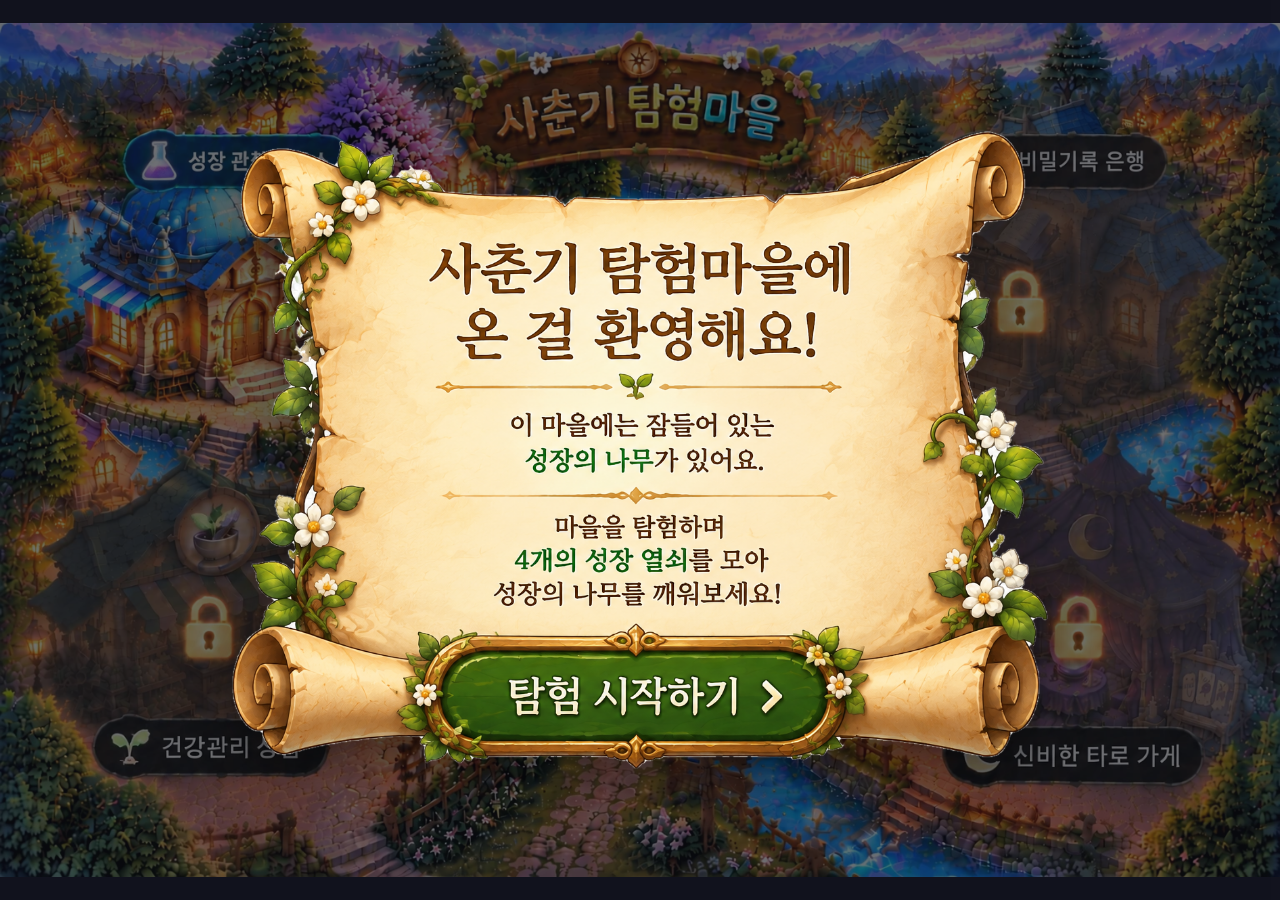
==== index.html @ f98599b8 "Add files via upload" ====
<!doctype html><html lang="ko"><head><meta charset="utf-8"><meta name="viewport" content="width=device-width, initial-scale=1, viewport-fit=cover"><title>사춘기 탐험마을 — 시작</title><style>
:root{color-scheme:dark}*{box-sizing:border-box}html,body{margin:0;width:100%;height:100%;overflow:hidden}body{background:#18182a;font-family:system-ui,-apple-system,"Malgun Gothic",sans-serif}
.world{position:absolute;inset:0;display:grid;place-items:center}.stage{position:relative;width:min(100vw,150vh);aspect-ratio:3/2;max-height:100vh;overflow:hidden}.map{position:absolute;inset:0;width:100%;height:100%;object-fit:fill;display:block}
.hotspot{position:absolute;background:transparent;border:0;cursor:pointer;-webkit-tap-highlight-color:transparent}.hotspot:focus-visible{outline:3px solid #fff4b2;border-radius:18px}.hotspot:hover{background:rgba(255,255,255,.075)}
#lab{left:5%;top:12%;width:30%;height:35%}#bank{right:5%;top:12%;width:30%;height:35%}#shop{left:5%;top:50%;width:31%;height:41%}#tarot{right:5%;top:50%;width:31%;height:41%}
.shade{position:fixed;inset:0;background:rgba(14,15,22,.60);z-index:10;display:grid;place-items:center;padding:10px}.scrollwrap{position:relative;width:min(79vw,calc(95vh * 1.29),820px);aspect-ratio:1.27;filter:drop-shadow(0 16px 24px rgba(0,0,0,.4))}.scrollimg{display:block;width:100%;height:100%;object-fit:contain}
.scrollclick{position:absolute;left:27%;top:77%;width:47%;height:16%;border:0;border-radius:40px;background:transparent;cursor:pointer;-webkit-tap-highlight-color:transparent}.scrollclick:focus-visible{outline:4px solid #fff3a1;outline-offset:-3px}.scrollclick:active{background:rgba(255,255,255,.16)}
.dialogShade{position:fixed;inset:0;background:#0008;z-index:20;display:none;align-items:center;justify-content:center;padding:18px}.dialogShade.show{display:flex}.dialog{width:min(92vw,430px);background:#fff9ec;color:#473321;border-radius:20px;padding:24px 20px;text-align:center;box-shadow:0 20px 55px #0008;border:3px solid #c9ab75}.dialog p{font-size:clamp(17px,2.8vw,21px);line-height:1.65}.dialog button{border:0;border-radius:13px;background:#315a39;color:white;font-size:19px;font-weight:700;padding:12px 30px;cursor:pointer}
@media(max-width:650px){.scrollwrap{width:min(98vw,calc(97vh * 1.27))}}@media(prefers-reduced-motion:no-preference){.scrollwrap{animation:appear .35s ease-out}@keyframes appear{from{opacity:0;transform:translateY(8px) scale(.985)}to{opacity:1;transform:none}}}
</style>
<style id="tree-growth-transition">
/* Dim the village, illuminate ONLY the tree, then reveal the new map. */
.stage.growing::before{content:"";position:absolute;inset:0;background:rgba(7,15,26,.38);z-index:3;pointer-events:none;animation:map-dim .55s ease both}
.stage.growing::after{content:"";position:absolute;left:35%;top:27%;width:30%;height:47%;z-index:5;pointer-events:none;opacity:0;border-radius:50%;background:radial-gradient(ellipse at 50% 49%,rgba(255,255,220,.98) 0%,rgba(255,227,117,.80) 25%,rgba(255,197,71,.40) 45%,rgba(255,215,121,0) 72%);filter:blur(7px);mix-blend-mode:screen;transition:opacity .4s ease}
.stage.growing.sparkling::after{opacity:1;animation:tree-glow 1.0s ease-in-out infinite alternate}
@keyframes map-dim{from{background:rgba(7,15,26,0)}to{background:rgba(7,15,26,.38)}}
@keyframes tree-glow{from{transform:scale(.84);filter:blur(8px) brightness(1)}to{transform:scale(1.09);filter:blur(4px) brightness(1.45)}}
.stage.growing .hotspot{pointer-events:none}
@media(prefers-reduced-motion:reduce){.stage.growing.sparkling::after{animation:none;opacity:1}}
</style>
<style id="village-dimming">
.stage.tree-dimmed:before{content:"";position:absolute;inset:0;background:rgba(5,10,25,.48);z-index:2;pointer-events:none;animation:darken-tree .55s ease both}
@keyframes darken-tree{from{opacity:0}to{opacity:1}}
.stage.sparkling:after{z-index:4!important;opacity:1!important;background:radial-gradient(ellipse at center,rgba(255,247,182,.90) 0%,rgba(255,217,106,.50) 26%,rgba(255,214,116,.08) 63%,transparent 74%)!important}
</style><style id="ending-artwork">
#ending{display:none;z-index:40}
#ending.open{display:grid;pointer-events:auto}
#ending .scrollwrap{width:min(79vw,calc(95vh * 1.29),820px)}
#ending .endcopy{position:absolute;left:19%;top:16%;width:62%;height:61%;background:linear-gradient(115deg,#f9dfaf,#fff0cd 40%,#f9db9c);border-radius:19px;text-align:center;display:flex;flex-direction:column;align-items:center;justify-content:center;gap:clamp(5px,1.4vh,16px);padding:clamp(8px,2vw,24px) 12px;color:#62401f;box-shadow:0 0 20px 14px #fbe0aa}
#ending .endcopy h2{margin:0;font-size:clamp(18px,3vw,31px);color:#60401e}
#ending .endcopy p{margin:0;line-height:1.7;font-size:clamp(12px,1.65vw,19px);font-weight:700;word-break:keep-all}
#ending #endDone{position:absolute;left:28%;width:44%;top:79%;height:13%;border:0;background:#23572e;color:white;border-radius:28px;font-size:clamp(15px,2.4vw,24px);font-weight:bold;cursor:pointer}
@media(max-width:650px){#ending .endcopy{top:15%;height:64%;gap:3px;padding:4px}#ending .endcopy p{font-size:clamp(11px,2.5vw,16px)}}
</style><style id="tablet-map-parchment">
.scrollwrap{width:min(76vw,calc(81dvh * 1.27),820px)!important;max-height:82dvh!important;aspect-ratio:1.27!important}
.scrollclick{left:27%;top:77%;width:47%;height:16%}
#ending .scrollwrap{max-height:82dvh!important}
.stage{width:min(100vw,150dvh)!important;max-height:100dvh!important}
</style></head><body>
<main class="world"><div class="stage" aria-label="사춘기 탐험마을 0단계 지도"><img id="mapImage" class="map" alt="사춘기 탐험마을 성장의 열쇠 0/4 지도" src="[data-uri]"><button class="hotspot" id="lab" aria-label="성장 관찰 연구소"></button><button class="hotspot" id="bank" aria-label="비밀기록 은행, 잠김"></button><button class="hotspot" id="shop" aria-label="건강관리 상점, 잠김"></button><button class="hotspot" id="tarot" aria-label="신비한 타로 가게, 잠김"></button></div></main>
<div class="shade" id="intro" role="dialog" aria-modal="true" aria-label="사춘기 탐험마을 시작 안내"><div class="scrollwrap"><img class="scrollimg" src="[data-uri]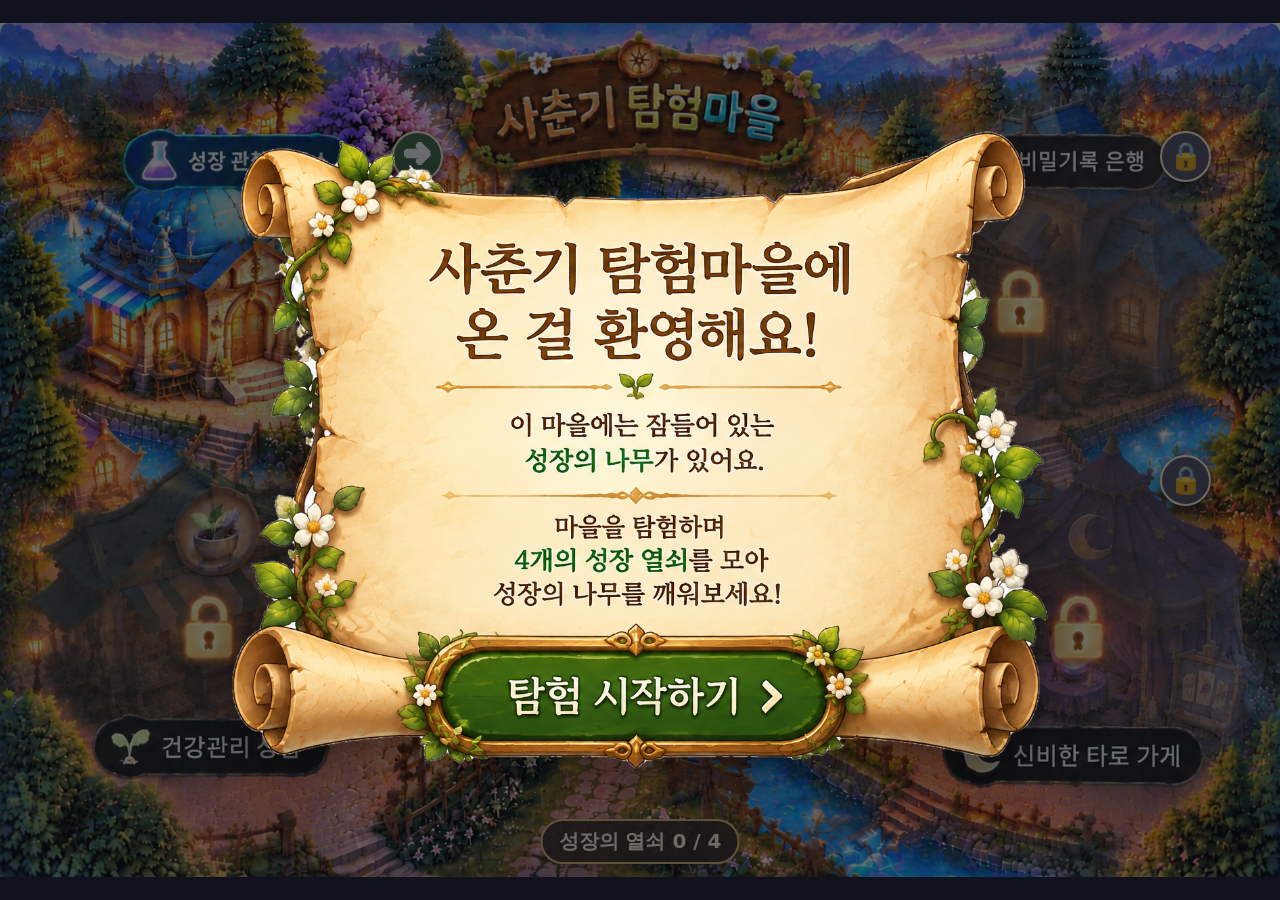
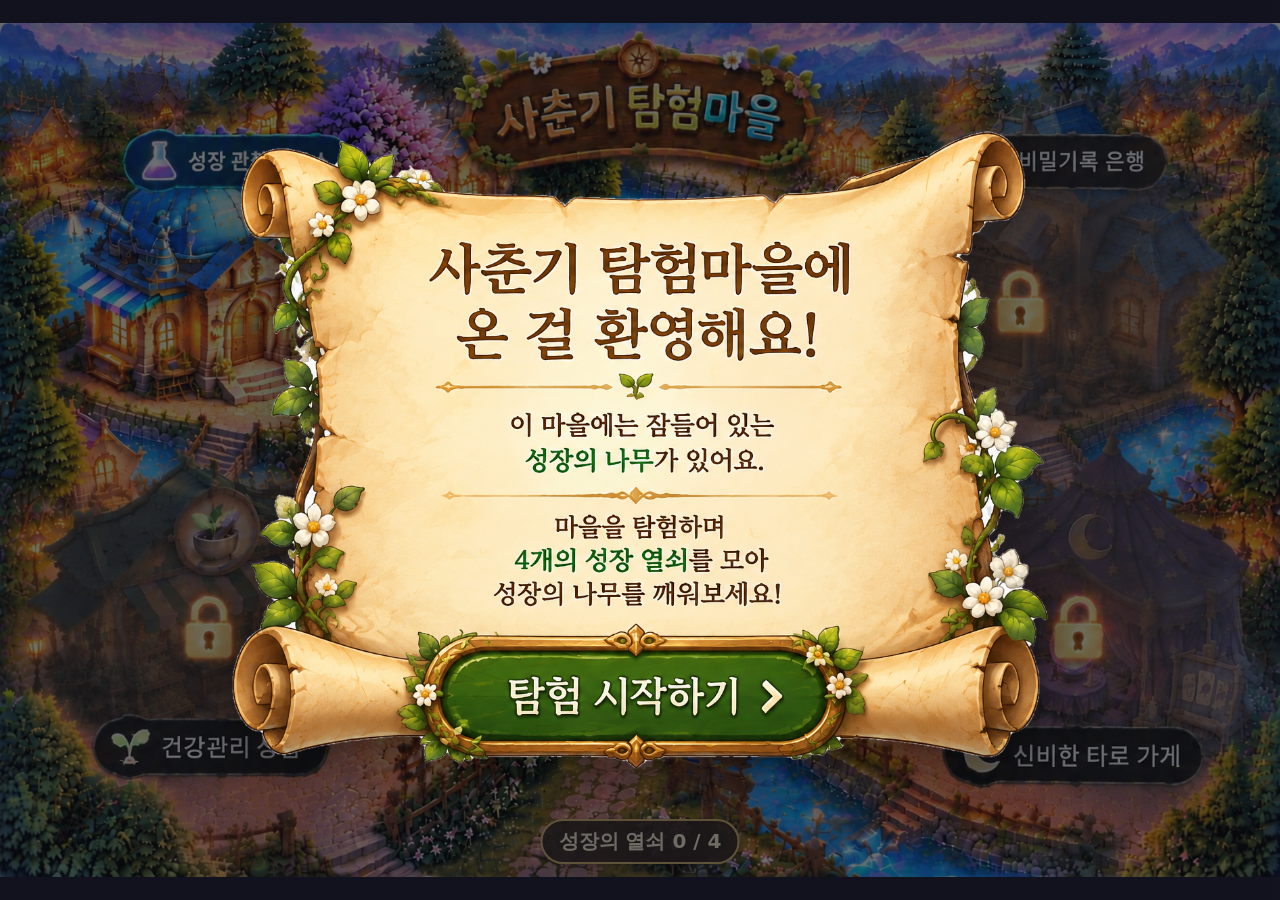
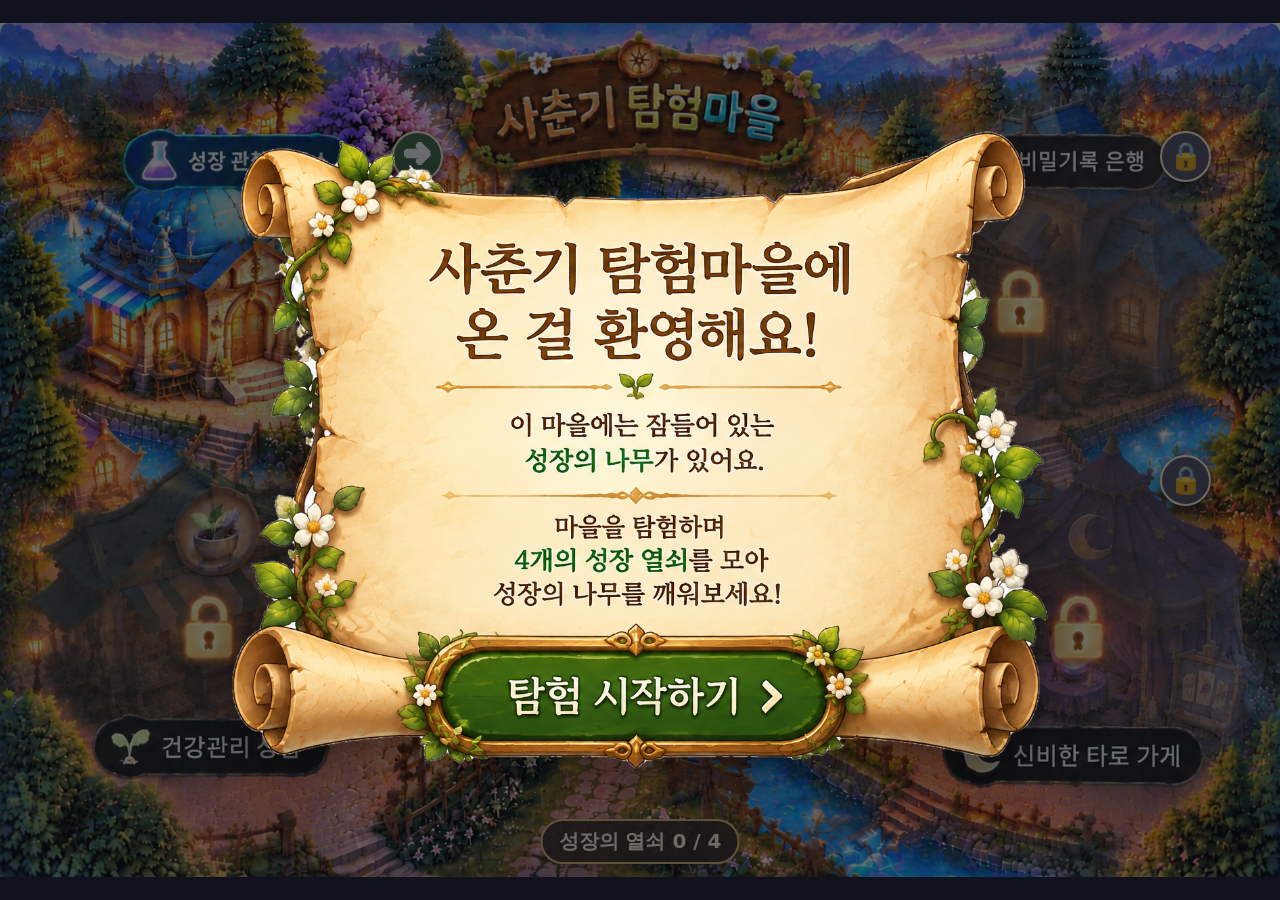
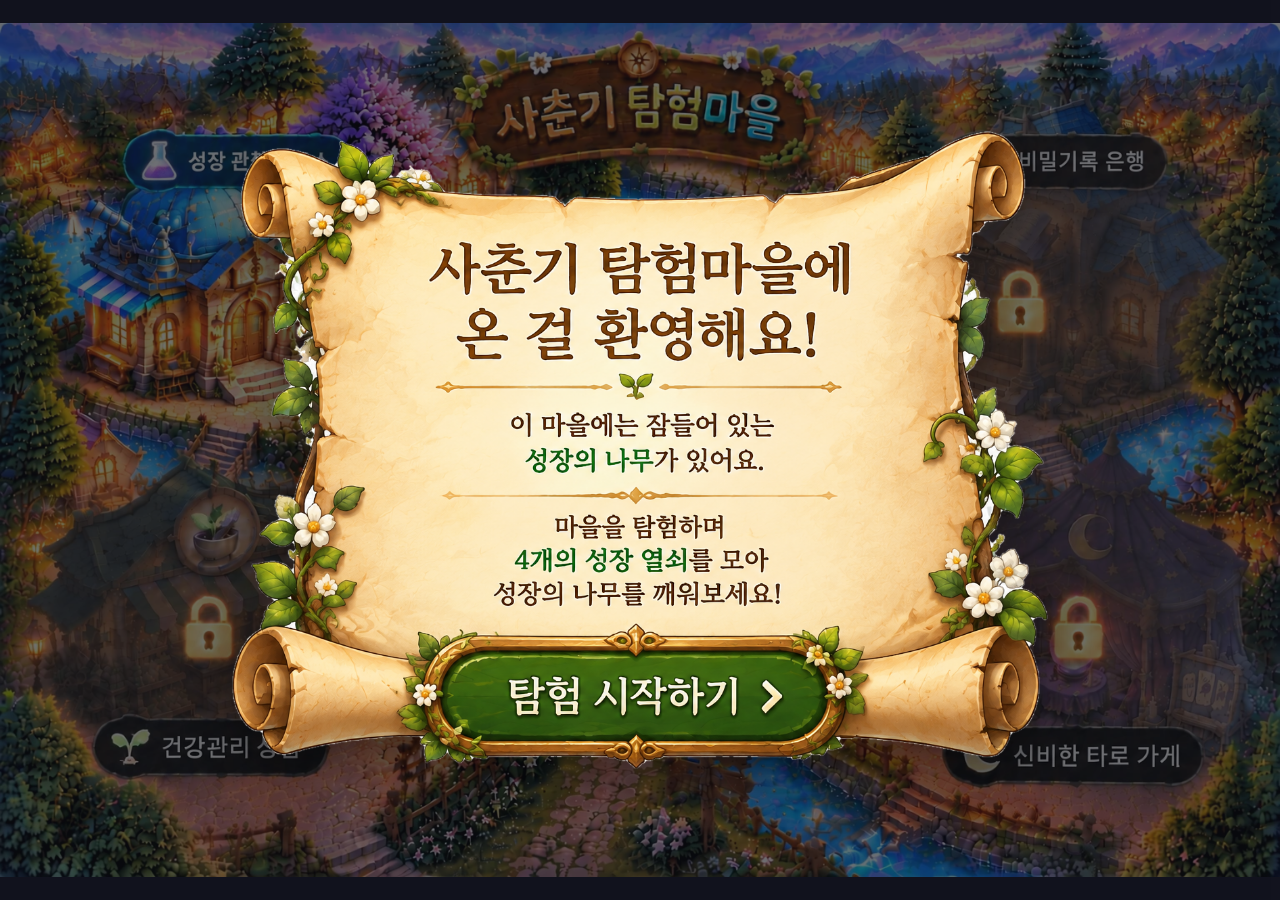
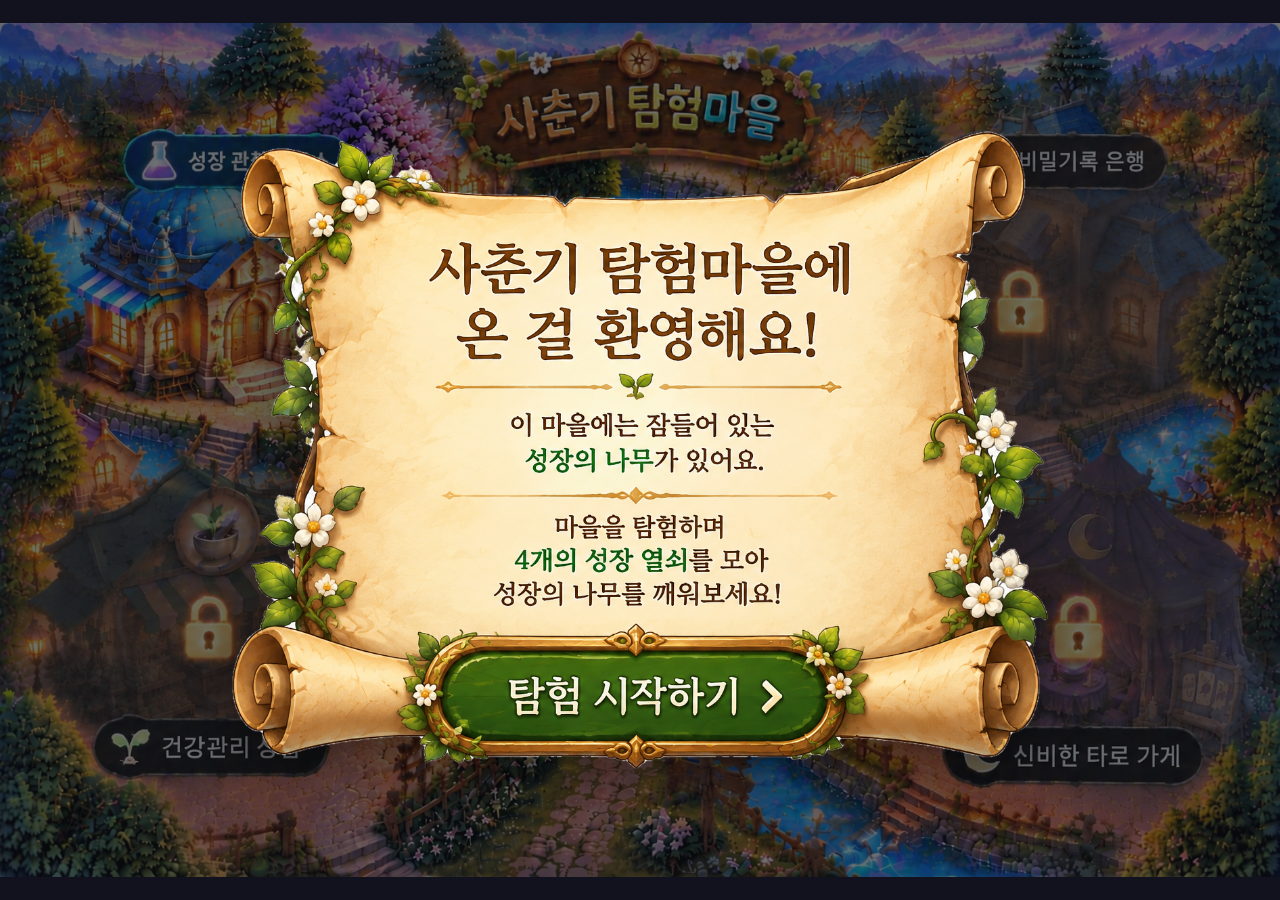
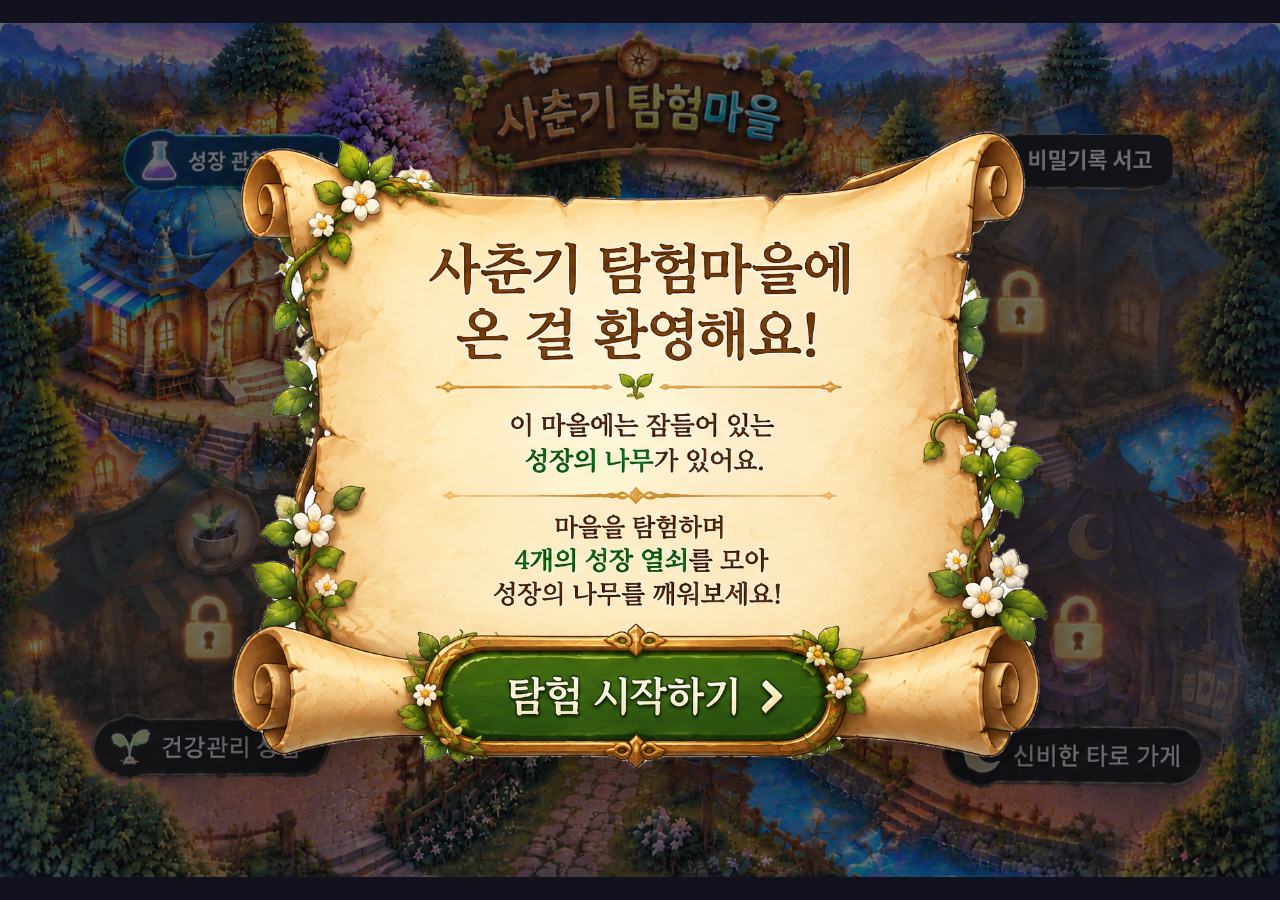
